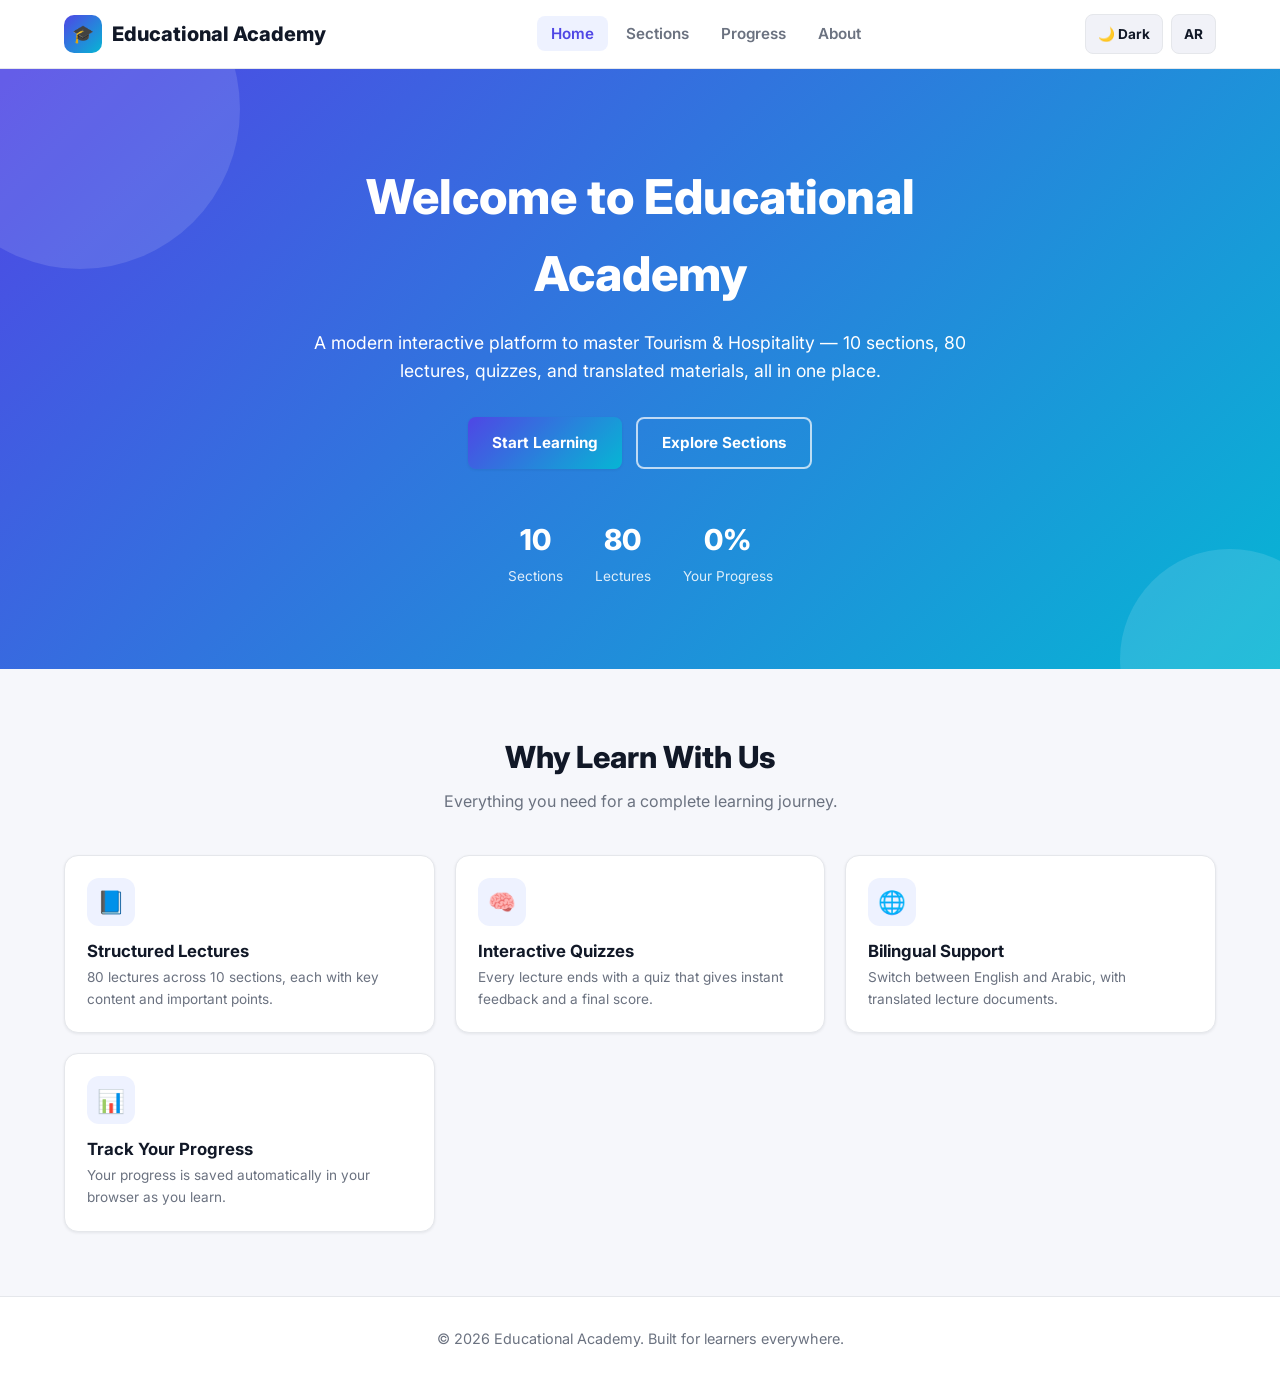
==== index.html @ f6b3e9aa "Add files via upload" ====
<!DOCTYPE html>
<html lang="en" dir="ltr">
<head>
<meta charset="UTF-8">
<meta name="viewport" content="width=device-width, initial-scale=1.0">
<title>Educational Academy — Home</title>
<link rel="stylesheet" href="style.css">
<script src="app.js"></script>
<script src="data.js"></script>
<script src="quiz.js"></script>
<script src="progress.js"></script>
</head>
<body data-page="home">

<header class="site-header">
    <nav class="navbar">
        <a href="index.html" class="brand"><span class="brand-icon">🎓</span> Educational Academy</a>
        <button class="nav-toggle" id="navToggle">☰</button>
        <ul class="nav-links" id="navLinks">
            <li><a href="index.html" data-page="home">Home</a></li>
            <li><a href="sections.html" data-page="sections">Sections</a></li>
            <li><a href="progress.html" data-page="progress">Progress</a></li>
            <li><a href="about.html" data-page="about">About</a></li>
        </ul>
        <div class="nav-actions">
            <button class="icon-btn" id="themeToggle">🌙 Dark</button>
            <button class="icon-btn" id="langToggle">AR</button>
        </div>
    </nav>
</header>

<section class="hero">
    <div class="hero-content">
        <h1 data-en="Welcome to Educational Academy" data-ar="مرحبًا بك في الأكاديمية التعليمية">Welcome to Educational Academy</h1>
        <p data-en="A modern interactive platform to master Tourism &amp; Hospitality — 10 sections, 80 lectures, quizzes, and translated materials, all in one place."
           data-ar="منصة تفاعلية حديثة لإتقان السياحة والضيافة — 10 أقسام، 80 محاضرة، اختبارات، ومواد مترجمة في مكان واحد.">
           A modern interactive platform to master Tourism &amp; Hospitality — 10 sections, 80 lectures, quizzes, and translated materials, all in one place.
        </p>
        <div class="hero-actions">
            <a href="sections.html" class="btn btn-primary" data-en="Start Learning" data-ar="ابدأ التعلم">Start Learning</a>
            <a href="sections.html" class="btn btn-outline" data-en="Explore Sections" data-ar="استكشف الأقسام">Explore Sections</a>
        </div>
        <div class="hero-stats">
            <div class="stat"><strong id="statSections">10</strong><span data-en="Sections" data-ar="أقسام">Sections</span></div>
            <div class="stat"><strong id="statLectures">80</strong><span data-en="Lectures" data-ar="محاضرات">Lectures</span></div>
            <div class="stat"><strong id="statProgress">0%</strong><span data-en="Your Progress" data-ar="تقدمك">Your Progress</span></div>
        </div>
    </div>
</section>

<section class="page-section">
    <div class="container">
        <div class="section-heading">
            <h2 data-en="Why Learn With Us" data-ar="لماذا تتعلم معنا">Why Learn With Us</h2>
            <p data-en="Everything you need for a complete learning journey." data-ar="كل ما تحتاجه لرحلة تعلم متكاملة.">Everything you need for a complete learning journey.</p>
        </div>
        <div class="grid">
            <div class="card">
                <div class="icon-lg" style="width:48px;height:48px;border-radius:12px;background:var(--primary-light);color:var(--primary);display:flex;align-items:center;justify-content:center;font-size:1.4rem;margin-bottom:12px;">📘</div>
                <h3 data-en="Structured Lectures" data-ar="محاضرات منظمة">Structured Lectures</h3>
                <p class="meta" data-en="80 lectures across 10 sections, each with key content and important points." data-ar="80 محاضرة موزعة على 10 أقسام، تتضمن كل منها المحتوى والنقاط المهمة.">80 lectures across 10 sections, each with key content and important points.</p>
            </div>
            <div class="card">
                <div class="icon-lg" style="width:48px;height:48px;border-radius:12px;background:var(--primary-light);color:var(--primary);display:flex;align-items:center;justify-content:center;font-size:1.4rem;margin-bottom:12px;">🧠</div>
                <h3 data-en="Interactive Quizzes" data-ar="اختبارات تفاعلية">Interactive Quizzes</h3>
                <p class="meta" data-en="Every lecture ends with a quiz that gives instant feedback and a final score." data-ar="تنتهي كل محاضرة باختبار يقدم ملاحظات فورية ونتيجة نهائية.">Every lecture ends with a quiz that gives instant feedback and a final score.</p>
            </div>
            <div class="card">
                <div class="icon-lg" style="width:48px;height:48px;border-radius:12px;background:var(--primary-light);color:var(--primary);display:flex;align-items:center;justify-content:center;font-size:1.4rem;margin-bottom:12px;">🌐</div>
                <h3 data-en="Bilingual Support" data-ar="دعم لغتين">Bilingual Support</h3>
                <p class="meta" data-en="Switch between English and Arabic, with translated lecture documents." data-ar="بدّل بين الإنجليزية والعربية، مع وثائق مترجمة للمحاضرات.">Switch between English and Arabic, with translated lecture documents.</p>
            </div>
            <div class="card">
                <div class="icon-lg" style="width:48px;height:48px;border-radius:12px;background:var(--primary-light);color:var(--primary);display:flex;align-items:center;justify-content:center;font-size:1.4rem;margin-bottom:12px;">📊</div>
                <h3 data-en="Track Your Progress" data-ar="تتبع تقدمك">Track Your Progress</h3>
                <p class="meta" data-en="Your progress is saved automatically in your browser as you learn." data-ar="يُحفظ تقدمك تلقائيًا في متصفحك أثناء التعلم.">Your progress is saved automatically in your browser as you learn.</p>
            </div>
        </div>
    </div>
</section>

<footer class="site-footer">
    <p>&copy; 2026 Educational Academy. Built for learners everywhere.</p>
</footer>

<script src="js/data.js"></script>
<script src="js/progress.js"></script>
<script src="js/app.js"></script>
</body>
</html>
---- style.css ----
/* ==========================================================================
   Educational Academy — style.css
   Design system: CSS variables, light/dark theme, RTL (Arabic) support
   ========================================================================== */

@import url('https://fonts.googleapis.com/css2?family=Inter:wght@400;500;600;700;800&family=Cairo:wght@400;500;600;700;800&display=swap');

:root {
    /* Brand */
    --primary: #4f46e5;
    --primary-dark: #4338ca;
    --primary-light: #eef2ff;
    --accent: #06b6d4;
    --success: #16a34a;
    --success-light: #dcfce7;
    --danger: #dc2626;
    --danger-light: #fee2e2;
    --warning: #d97706;
    --warning-light: #fef3c7;

    /* Surfaces */
    --bg: #f6f7fb;
    --surface: #ffffff;
    --surface-alt: #f1f2f8;
    --border: #e5e7eb;

    /* Text */
    --text: #111827;
    --text-muted: #6b7280;
    --text-inverse: #ffffff;

    /* Shape */
    --radius-sm: 8px;
    --radius: 14px;
    --radius-lg: 20px;
    --shadow-sm: 0 1px 3px rgba(17, 24, 39, 0.08);
    --shadow: 0 4px 14px rgba(17, 24, 39, 0.08);
    --shadow-lg: 0 12px 30px rgba(17, 24, 39, 0.14);

    --font-en: 'Inter', system-ui, sans-serif;
    --font-ar: 'Cairo', system-ui, sans-serif;
    --gradient: linear-gradient(135deg, #4f46e5 0%, #06b6d4 100%);
}

[data-theme="dark"] {
    --bg: #0f1117;
    --surface: #171a23;
    --surface-alt: #1e2230;
    --border: #2a2f3f;
    --text: #f3f4f6;
    --text-muted: #9ca3af;
    --primary-light: #1e2547;
    --success-light: #0f2b1c;
    --danger-light: #3a1414;
    --warning-light: #3a2a0d;
    --shadow-sm: 0 1px 3px rgba(0, 0, 0, 0.4);
    --shadow: 0 4px 14px rgba(0, 0, 0, 0.4);
    --shadow-lg: 0 12px 30px rgba(0, 0, 0, 0.5);
}

* { box-sizing: border-box; margin: 0; padding: 0; }

html { scroll-behavior: smooth; }

body {
    font-family: var(--font-en);
    background: var(--bg);
    color: var(--text);
    line-height: 1.6;
    transition: background 0.3s ease, color 0.3s ease;
    min-height: 100vh;
}

html[dir="rtl"] body { font-family: var(--font-ar); }

img { max-width: 100%; display: block; }
a { color: inherit; text-decoration: none; }
ul { list-style: none; }
button, input { font-family: inherit; }

.container {
    max-width: 1200px;
    margin: 0 auto;
    padding: 0 24px;
}

/* ---------------------------------------------------------------------- */
/* Header / Navbar */
/* ---------------------------------------------------------------------- */
.site-header {
    position: sticky;
    top: 0;
    z-index: 100;
    background: var(--surface);
    border-bottom: 1px solid var(--border);
    backdrop-filter: blur(8px);
}

.navbar {
    display: flex;
    align-items: center;
    justify-content: space-between;
    padding: 14px 24px;
    max-width: 1200px;
    margin: 0 auto;
    gap: 16px;
}

.brand {
    display: flex;
    align-items: center;
    gap: 10px;
    font-weight: 800;
    font-size: 1.25rem;
}

.brand .brand-icon {
    width: 38px;
    height: 38px;
    border-radius: 10px;
    background: var(--gradient);
    display: flex;
    align-items: center;
    justify-content: center;
    color: #fff;
    font-size: 1.1rem;
}

.nav-links {
    display: flex;
    gap: 4px;
    align-items: center;
    flex-wrap: wrap;
}

.nav-links a {
    padding: 8px 14px;
    border-radius: var(--radius-sm);
    font-weight: 600;
    font-size: 0.95rem;
    color: var(--text-muted);
    transition: 0.2s;
}

.nav-links a:hover,
.nav-links a.active {
    background: var(--primary-light);
    color: var(--primary);
}

.nav-actions {
    display: flex;
    gap: 8px;
    align-items: center;
}

.icon-btn {
    display: flex;
    align-items: center;
    justify-content: center;
    gap: 6px;
    width: auto;
    min-width: 40px;
    height: 40px;
    padding: 0 12px;
    border-radius: var(--radius-sm);
    border: 1px solid var(--border);
    background: var(--surface-alt);
    color: var(--text);
    cursor: pointer;
    font-weight: 700;
    font-size: 0.85rem;
    transition: 0.2s;
}

.icon-btn:hover { background: var(--primary-light); color: var(--primary); border-color: var(--primary); }

.nav-toggle {
    display: none;
    background: none;
    border: none;
    font-size: 1.5rem;
    cursor: pointer;
    color: var(--text);
}

/* ---------------------------------------------------------------------- */
/* Buttons */
/* ---------------------------------------------------------------------- */
.btn {
    display: inline-flex;
    align-items: center;
    justify-content: center;
    gap: 8px;
    padding: 12px 24px;
    border-radius: var(--radius-sm);
    font-weight: 700;
    font-size: 0.95rem;
    cursor: pointer;
    border: none;
    transition: transform 0.15s ease, box-shadow 0.15s ease, background 0.2s;
}
.btn:active { transform: scale(0.97); }

.btn-primary { background: var(--gradient); color: #fff; box-shadow: var(--shadow-sm); }
.btn-primary:hover { box-shadow: var(--shadow); transform: translateY(-1px); }

.btn-outline { background: transparent; color: var(--primary); border: 2px solid var(--primary); }
.btn-outline:hover { background: var(--primary-light); }

.btn-secondary { background: var(--surface-alt); color: var(--text); border: 1px solid var(--border); }
.btn-secondary:hover { background: var(--border); }

.btn-success { background: var(--success); color: #fff; }
.btn-block { width: 100%; }
.btn-sm { padding: 8px 16px; font-size: 0.85rem; }
.btn:disabled { opacity: 0.5; cursor: not-allowed; }

/* ---------------------------------------------------------------------- */
/* Hero */
/* ---------------------------------------------------------------------- */
.hero {
    position: relative;
    overflow: hidden;
    padding: 90px 24px 80px;
    text-align: center;
    background: var(--gradient);
    color: #fff;
}

.hero::before,
.hero::after {
    content: "";
    position: absolute;
    border-radius: 50%;
    background: rgba(255, 255, 255, 0.12);
}
.hero::before { width: 320px; height: 320px; top: -120px; left: -80px; animation: float 8s ease-in-out infinite; }
.hero::after { width: 220px; height: 220px; bottom: -100px; right: -60px; animation: float 10s ease-in-out infinite reverse; }

@keyframes float {
    0%, 100% { transform: translateY(0); }
    50% { transform: translateY(24px); }
}

.hero-content { position: relative; z-index: 1; max-width: 720px; margin: 0 auto; }

.hero h1 {
    font-size: clamp(2rem, 5vw, 3rem);
    font-weight: 800;
    margin-bottom: 16px;
    animation: fadeUp 0.7s ease both;
}

.hero p {
    font-size: 1.1rem;
    opacity: 0.92;
    margin-bottom: 32px;
    animation: fadeUp 0.7s ease 0.1s both;
}

.hero-actions {
    display: flex;
    gap: 14px;
    justify-content: center;
    flex-wrap: wrap;
    animation: fadeUp 0.7s ease 0.2s both;
}

.hero .btn-outline { color: #fff; border-color: rgba(255,255,255,0.7); }
.hero .btn-outline:hover { background: rgba(255,255,255,0.15); }

@keyframes fadeUp {
    from { opacity: 0; transform: translateY(18px); }
    to { opacity: 1; transform: translateY(0); }
}

.hero-stats {
    display: flex;
    gap: 32px;
    justify-content: center;
    margin-top: 48px;
    flex-wrap: wrap;
    position: relative;
    z-index: 1;
}
.hero-stats .stat { text-align: center; }
.hero-stats .stat strong { display: block; font-size: 1.8rem; font-weight: 800; }
.hero-stats .stat span { font-size: 0.85rem; opacity: 0.85; }

/* ---------------------------------------------------------------------- */
/* Sections (page structure) */
/* ---------------------------------------------------------------------- */
.page-section { padding: 64px 24px; }
.page-section.alt { background: var(--surface-alt); }

.section-heading { text-align: center; margin-bottom: 40px; }
.section-heading h2 { font-size: 1.9rem; font-weight: 800; margin-bottom: 8px; }
.section-heading p { color: var(--text-muted); }

/* ---------------------------------------------------------------------- */
/* Cards grid */
/* ---------------------------------------------------------------------- */
.grid {
    display: grid;
    grid-template-columns: repeat(auto-fill, minmax(280px, 1fr));
    gap: 20px;
}

.card {
    background: var(--surface);
    border: 1px solid var(--border);
    border-radius: var(--radius);
    padding: 22px;
    box-shadow: var(--shadow-sm);
    transition: transform 0.2s ease, box-shadow 0.2s ease;
}

.card:hover { transform: translateY(-4px); box-shadow: var(--shadow-lg); }

.section-card { cursor: pointer; }

.section-card .card-top {
    display: flex;
    align-items: center;
    gap: 14px;
    margin-bottom: 14px;
}

.section-num {
    width: 46px;
    height: 46px;
    border-radius: 12px;
    background: var(--gradient);
    color: #fff;
    display: flex;
    align-items: center;
    justify-content: center;
    font-weight: 800;
    font-size: 1.1rem;
    flex-shrink: 0;
}

.card h3 { font-size: 1.05rem; font-weight: 700; margin-bottom: 2px; }
.card .meta { color: var(--text-muted); font-size: 0.85rem; }

.progress-bar-track {
    width: 100%;
    height: 8px;
    background: var(--surface-alt);
    border-radius: 20px;
    overflow: hidden;
    margin: 12px 0;
}
.progress-bar-fill {
    height: 100%;
    background: var(--gradient);
    border-radius: 20px;
    transition: width 0.5s ease;
}

.lecture-card {
    display: flex;
    flex-direction: column;
    gap: 10px;
}

.lecture-card .card-top { display: flex; align-items: center; gap: 10px; }

.lecture-num {
    width: 34px;
    height: 34px;
    border-radius: 9px;
    background: var(--primary-light);
    color: var(--primary);
    display: flex;
    align-items: center;
    justify-content: center;
    font-weight: 800;
    font-size: 0.9rem;
    flex-shrink: 0;
}

.badge {
    display: inline-flex;
    align-items: center;
    gap: 4px;
    padding: 3px 10px;
    border-radius: 20px;
    font-size: 0.75rem;
    font-weight: 700;
}
.badge-done { background: var(--success-light); color: var(--success); }
.badge-pending { background: var(--surface-alt); color: var(--text-muted); }

/* ---------------------------------------------------------------------- */
/* Breadcrumbs / back nav */
/* ---------------------------------------------------------------------- */
.breadcrumbs {
    display: flex;
    align-items: center;
    gap: 6px;
    flex-wrap: wrap;
    font-size: 0.9rem;
    color: var(--text-muted);
    padding: 18px 24px;
    max-width: 1200px;
    margin: 0 auto;
}
.breadcrumbs a { color: var(--primary); font-weight: 600; }
.breadcrumbs span.sep { opacity: 0.5; }

.page-toolbar {
    display: flex;
    justify-content: space-between;
    align-items: center;
    max-width: 1200px;
    margin: 0 auto;
    padding: 0 24px;
    gap: 12px;
    flex-wrap: wrap;
}

/* ---------------------------------------------------------------------- */
/* Search */
/* ---------------------------------------------------------------------- */
.search-wrap { position: relative; max-width: 420px; width: 100%; }
.search-input {
    width: 100%;
    padding: 11px 16px;
    border-radius: 30px;
    border: 1px solid var(--border);
    background: var(--surface);
    color: var(--text);
    font-size: 0.9rem;
}
.search-input:focus { outline: 2px solid var(--primary); }

.search-results {
    position: absolute;
    top: 110%;
    left: 0; right: 0;
    background: var(--surface);
    border: 1px solid var(--border);
    border-radius: var(--radius);
    box-shadow: var(--shadow-lg);
    max-height: 360px;
    overflow-y: auto;
    z-index: 50;
    display: none;
}
.search-results.show { display: block; }
.search-result-item {
    padding: 12px 16px;
    border-bottom: 1px solid var(--border);
    cursor: pointer;
    display: flex;
    justify-content: space-between;
    gap: 10px;
    align-items: center;
}
.search-result-item:last-child { border-bottom: none; }
.search-result-item:hover { background: var(--primary-light); }
.search-result-item small { color: var(--text-muted); }

/* ---------------------------------------------------------------------- */
/* Lecture page */
/* ---------------------------------------------------------------------- */
.lecture-header {
    max-width: 1200px;
    margin: 0 auto;
    padding: 0 24px 20px;
}
.lecture-header h1 { font-size: 1.7rem; font-weight: 800; margin-bottom: 8px; }

.tabs {
    display: flex;
    gap: 6px;
    overflow-x: auto;
    border-bottom: 1px solid var(--border);
    padding: 0 24px;
    max-width: 1200px;
    margin: 0 auto;
}
.tab-btn {
    padding: 12px 18px;
    background: none;
    border: none;
    border-bottom: 3px solid transparent;
    font-weight: 700;
    color: var(--text-muted);
    cursor: pointer;
    white-space: nowrap;
    font-size: 0.95rem;
}
.tab-btn.active { color: var(--primary); border-color: var(--primary); }

.tab-panel { display: none; max-width: 1200px; margin: 0 auto; padding: 32px 24px; }
.tab-panel.active { display: block; animation: fadeUp 0.4s ease both; }

.content-box {
    background: var(--surface);
    border: 1px solid var(--border);
    border-radius: var(--radius);
    padding: 28px;
    box-shadow: var(--shadow-sm);
    font-size: 1.02rem;
}

.points-list { display: flex; flex-direction: column; gap: 12px; margin-top: 6px; }
.points-list li {
    display: flex;
    gap: 12px;
    align-items: flex-start;
    background: var(--surface);
    border: 1px solid var(--border);
    padding: 14px 16px;
    border-radius: var(--radius-sm);
}
.points-list li .dot {
    width: 26px; height: 26px; border-radius: 50%;
    background: var(--primary-light); color: var(--primary);
    display: flex; align-items: center; justify-content: center;
    font-weight: 800; font-size: 0.8rem; flex-shrink: 0;
}

table.vocab-table {
    width: 100%;
    border-collapse: collapse;
    background: var(--surface);
    border-radius: var(--radius);
    overflow: hidden;
    box-shadow: var(--shadow-sm);
}
table.vocab-table th, table.vocab-table td {
    padding: 14px 16px;
    text-align: left;
    border-bottom: 1px solid var(--border);
}
html[dir="rtl"] table.vocab-table th,
html[dir="rtl"] table.vocab-table td { text-align: right; }
table.vocab-table th { background: var(--surface-alt); font-weight: 700; font-size: 0.85rem; text-transform: uppercase; letter-spacing: 0.03em; }
table.vocab-table tr:last-child td { border-bottom: none; }
table.vocab-table tr:hover td { background: var(--primary-light); }

.pdf-box, .translate-box {
    background: var(--surface);
    border: 1px solid var(--border);
    border-radius: var(--radius);
    padding: 24px;
    box-shadow: var(--shadow-sm);
    display: flex;
    align-items: center;
    justify-content: space-between;
    gap: 16px;
    flex-wrap: wrap;
    margin-bottom: 20px;
}
.pdf-box .icon-lg, .translate-box .icon-lg {
    width: 48px; height: 48px; border-radius: 12px;
    background: var(--primary-light); color: var(--primary);
    display: flex; align-items: center; justify-content: center; font-size: 1.4rem; flex-shrink: 0;
}
.pdf-info { display: flex; align-items: center; gap: 14px; }
.pdf-actions { display: flex; gap: 10px; flex-wrap: wrap; }

iframe.pdf-frame {
    width: 100%;
    height: 500px;
    border: 1px solid var(--border);
    border-radius: var(--radius-sm);
    margin-top: 16px;
}

/* ---------------------------------------------------------------------- */
/* Quiz */
/* ---------------------------------------------------------------------- */
.quiz-box {
    background: var(--surface);
    border: 1px solid var(--border);
    border-radius: var(--radius);
    padding: 28px;
    box-shadow: var(--shadow-sm);
}

.quiz-meta {
    display: flex;
    justify-content: space-between;
    align-items: center;
    margin-bottom: 12px;
    font-weight: 700;
    color: var(--text-muted);
    font-size: 0.9rem;
}

.quiz-question { font-size: 1.15rem; font-weight: 700; margin: 14px 0 20px; }

.quiz-options { display: flex; flex-direction: column; gap: 12px; }

.quiz-option {
    display: flex;
    align-items: center;
    gap: 12px;
    padding: 14px 16px;
    border: 2px solid var(--border);
    border-radius: var(--radius-sm);
    cursor: pointer;
    transition: 0.2s;
    background: var(--surface);
}
.quiz-option:hover { border-color: var(--primary); background: var(--primary-light); }
.quiz-option .opt-letter {
    width: 28px; height: 28px; border-radius: 50%;
    background: var(--surface-alt); display: flex; align-items: center; justify-content: center;
    font-weight: 800; font-size: 0.8rem; flex-shrink: 0;
}

.quiz-option.correct { border-color: var(--success); background: var(--success-light); }
.quiz-option.correct .opt-letter { background: var(--success); color: #fff; }
.quiz-option.wrong { border-color: var(--danger); background: var(--danger-light); }
.quiz-option.wrong .opt-letter { background: var(--danger); color: #fff; }
.quiz-option.disabled { cursor: default; pointer-events: none; opacity: 0.85; }

.quiz-feedback {
    margin-top: 18px;
    padding: 14px 16px;
    border-radius: var(--radius-sm);
    font-weight: 700;
    display: none;
}
.quiz-feedback.show { display: block; animation: fadeUp 0.3s ease both; }
.quiz-feedback.correct { background: var(--success-light); color: var(--success); }
.quiz-feedback.wrong { background: var(--danger-light); color: var(--danger); }

.quiz-nav { display: flex; justify-content: space-between; margin-top: 24px; gap: 10px; }

.quiz-progress-track {
    width: 100%; height: 6px; background: var(--surface-alt); border-radius: 20px; overflow: hidden; margin-bottom: 16px;
}
.quiz-progress-fill { height: 100%; background: var(--gradient); transition: width 0.4s ease; }

.quiz-result { text-align: center; padding: 20px 0; }
.quiz-result .score-circle {
    width: 140px; height: 140px; border-radius: 50%;
    background: var(--gradient); color: #fff;
    display: flex; flex-direction: column; align-items: center; justify-content: center;
    margin: 0 auto 20px; box-shadow: var(--shadow-lg);
}
.quiz-result .score-circle strong { font-size: 2rem; font-weight: 800; }
.quiz-result .score-circle span { font-size: 0.85rem; opacity: 0.9; }
.quiz-result h3 { font-size: 1.4rem; margin-bottom: 8px; }
.quiz-result p { color: var(--text-muted); margin-bottom: 20px; }
.quiz-result-stats { display: flex; justify-content: center; gap: 26px; margin-bottom: 24px; flex-wrap: wrap; }
.quiz-result-stats div { text-align: center; }
.quiz-result-stats strong { display: block; font-size: 1.3rem; }
.quiz-result-actions { display: flex; gap: 12px; justify-content: center; flex-wrap: wrap; }

/* ---------------------------------------------------------------------- */
/* Progress page */
/* ---------------------------------------------------------------------- */
.overall-progress-card {
    background: var(--gradient);
    color: #fff;
    border-radius: var(--radius-lg);
    padding: 36px;
    text-align: center;
    margin-bottom: 32px;
    box-shadow: var(--shadow-lg);
}
.overall-progress-card .big-percent { font-size: 3rem; font-weight: 800; }
.overall-progress-card .progress-bar-track { background: rgba(255,255,255,0.25); margin-top: 16px; }
.overall-progress-card .progress-bar-fill { background: #fff; }

.progress-row {
    display: flex;
    align-items: center;
    gap: 16px;
    background: var(--surface);
    border: 1px solid var(--border);
    border-radius: var(--radius-sm);
    padding: 16px 20px;
    margin-bottom: 12px;
}
.progress-row .section-num { width: 38px; height: 38px; font-size: 0.95rem; }
.progress-row .info { flex: 1; }
.progress-row .info h4 { font-size: 0.95rem; margin-bottom: 6px; }
.progress-row .pct { font-weight: 800; color: var(--primary); min-width: 44px; text-align: right; }
html[dir="rtl"] .progress-row .pct { text-align: left; }

/* ---------------------------------------------------------------------- */
/* About / Footer */
/* ---------------------------------------------------------------------- */
.about-grid { display: grid; grid-template-columns: repeat(auto-fit, minmax(220px, 1fr)); gap: 24px; margin-top: 20px; }
.about-grid .card { text-align: center; }
.about-grid .icon-lg { width: 54px; height: 54px; border-radius: 14px; background: var(--primary-light); color: var(--primary); display: flex; align-items: center; justify-content: center; font-size: 1.5rem; margin: 0 auto 14px; }

.site-footer {
    background: var(--surface);
    border-top: 1px solid var(--border);
    padding: 30px 24px;
    text-align: center;
    color: var(--text-muted);
    font-size: 0.9rem;
}

/* ---------------------------------------------------------------------- */
/* Empty / loading states */
/* ---------------------------------------------------------------------- */
.empty-state { text-align: center; padding: 60px 20px; color: var(--text-muted); }
.empty-state .icon-lg { font-size: 2.4rem; margin-bottom: 12px; }

/* ---------------------------------------------------------------------- */
/* Responsive */
/* ---------------------------------------------------------------------- */
@media (max-width: 860px) {
    .nav-links {
        position: absolute;
        top: 100%; left: 0; right: 0;
        flex-direction: column;
        background: var(--surface);
        border-bottom: 1px solid var(--border);
        padding: 10px 16px 16px;
        display: none;
        gap: 4px;
    }
    .nav-links.show { display: flex; }
    .nav-links a { width: 100%; }
    .nav-toggle { display: block; }
    .pdf-box, .translate-box { flex-direction: column; align-items: flex-start; }
}

@media (max-width: 600px) {
    .hero { padding: 60px 18px 56px; }
    .page-section { padding: 44px 16px; }
    .quiz-box, .content-box { padding: 18px; }
    .quiz-result-stats { gap: 16px; }
}
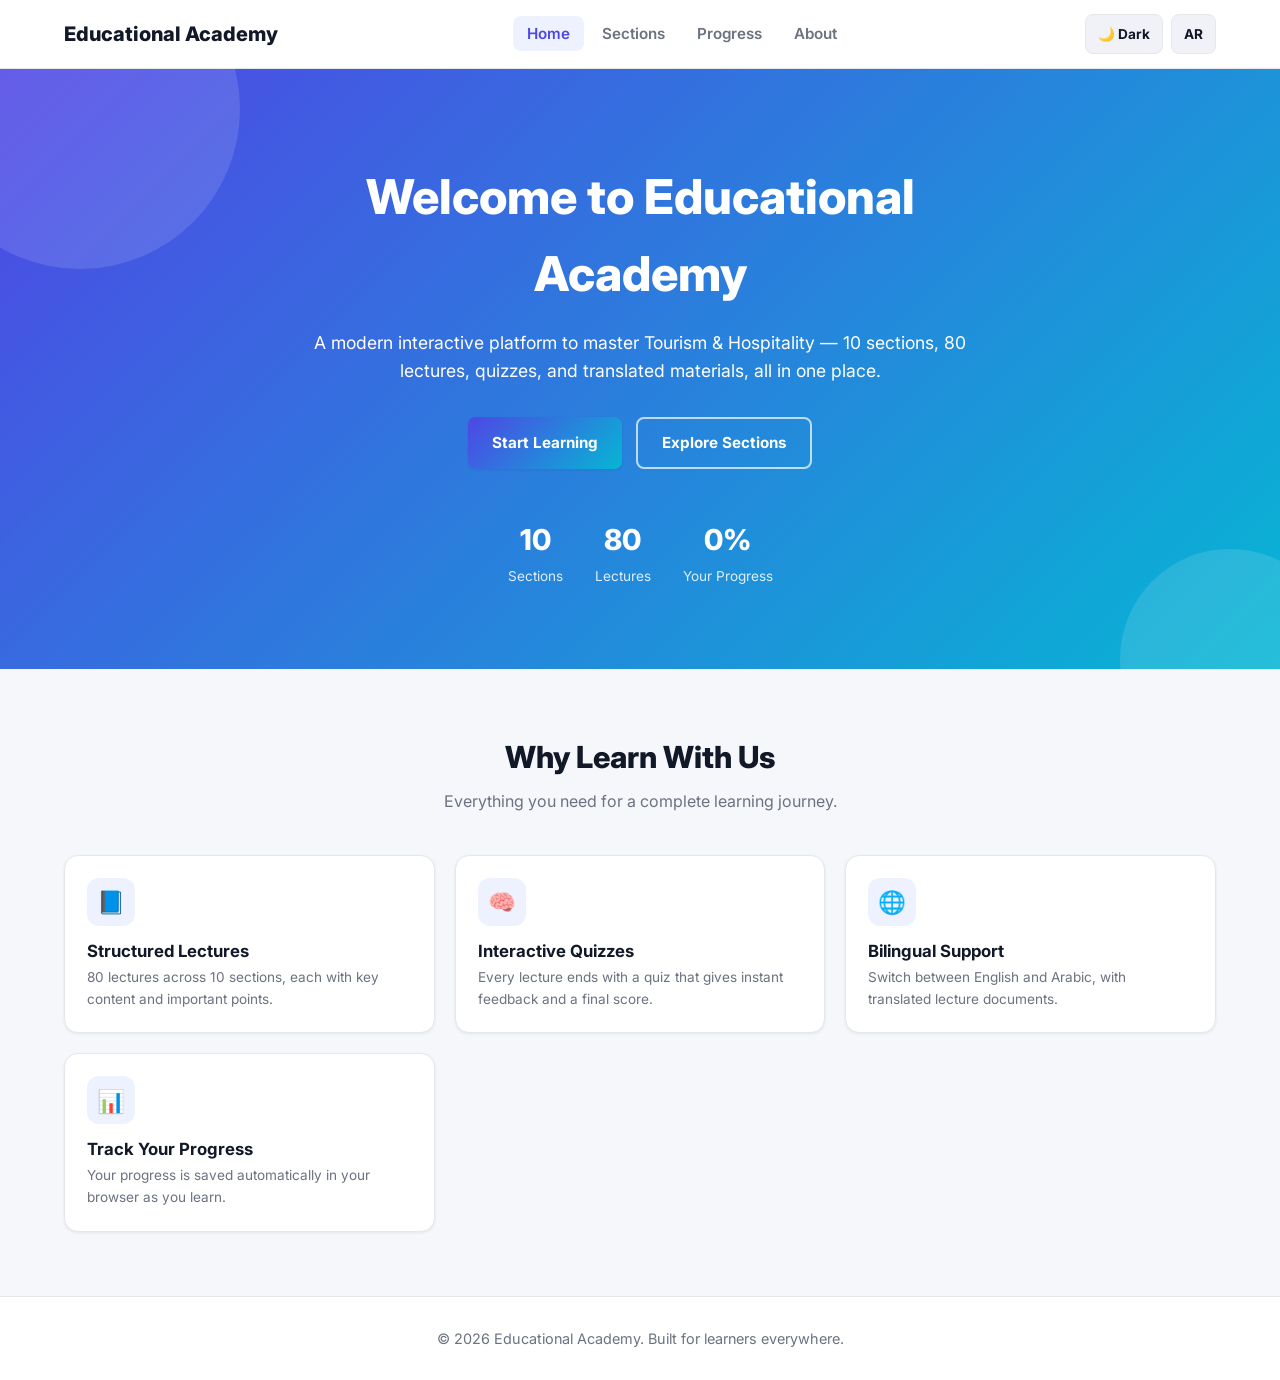
==== commit 0248a7df: "Update index.html" ====
--- a/index.html
+++ b/index.html
@@ -14,7 +14,7 @@
 
 <header class="site-header">
     <nav class="navbar">
-        <a href="index.html" class="brand"><span class="brand-icon">🎓</span> Educational Academy</a>
+        <a href="index.html" class="brand">Educational Academy</a>
         <button class="nav-toggle" id="navToggle">☰</button>
         <ul class="nav-links" id="navLinks">
             <li><a href="index.html" data-page="home">Home</a></li>
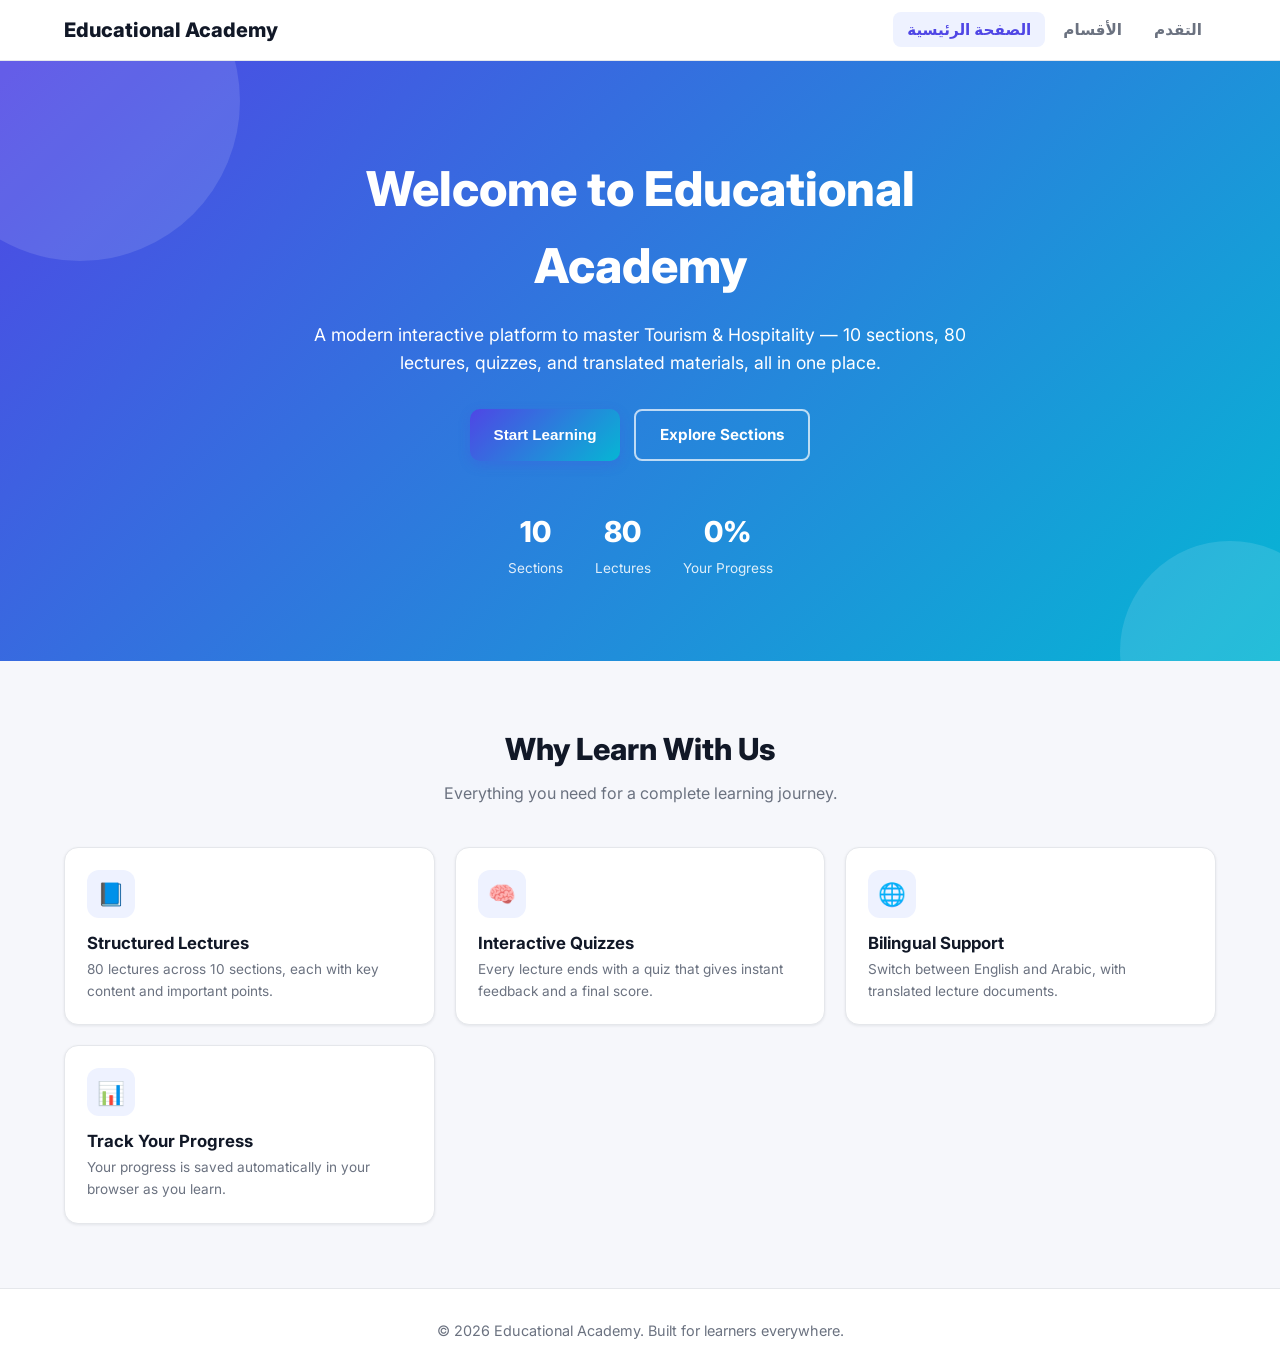
==== commit 190163c3: "Update navigation links and script imports in index.html" ====
--- a/index.html
+++ b/index.html
@@ -17,15 +17,15 @@
         <a href="index.html" class="brand">Educational Academy</a>
         <button class="nav-toggle" id="navToggle">☰</button>
         <ul class="nav-links" id="navLinks">
-            <li><a href="index.html" data-page="home">Home</a></li>
-            <li><a href="sections.html" data-page="sections">Sections</a></li>
-            <li><a href="progress.html" data-page="progress">Progress</a></li>
-            <li><a href="about.html" data-page="about">About</a></li>
+            <li><a href="index.html" data-page="home">الصفحة الرئيسية</a></li>
+            <li><a href="sections.html" data-page="sections">الأقسام</a></li>
+            <li><a href="progress.html" data-page="progress">التقدم</a></li>
+            <!-- <li><a href="about.html" data-page="about">About</a></li> -->
         </ul>
-        <div class="nav-actions">
+        <!-- <div class="nav-actions">
             <button class="icon-btn" id="themeToggle">🌙 Dark</button>
             <button class="icon-btn" id="langToggle">AR</button>
-        </div>
+        </div> -->
     </nav>
 </header>
 
@@ -83,8 +83,9 @@
     <p>&copy; 2026 Educational Academy. Built for learners everywhere.</p>
 </footer>
 
-<script src="js/data.js"></script>
-<script src="js/progress.js"></script>
-<script src="js/app.js"></script>
+<script src="data.js"></script>
+<script src="progress.js"></script>
+<script src="quiz.js"></script>
+<script src="app.js"></script>
 </body>
 </html>
--- a/style.css
+++ b/style.css
@@ -208,8 +208,8 @@
 .btn-outline { background: transparent; color: var(--primary); border: 2px solid var(--primary); }
 .btn-outline:hover { background: var(--primary-light); }
 
-.btn-secondary { background: var(--surface-alt); color: var(--text); border: 1px solid var(--border); }
-.btn-secondary:hover { background: var(--border); }
+/* .btn-secondary { background: var(--surface-alt); color: var(--text); border: 1px solid var(--border); }
+.btn-secondary:hover { background: var(--border); } */
 
 .btn-success { background: var(--success); color: #fff; }
 .btn-block { width: 100%; }
@@ -288,6 +288,7 @@
 .hero-stats .stat strong { display: block; font-size: 1.8rem; font-weight: 800; }
 .hero-stats .stat span { font-size: 0.85rem; opacity: 0.85; }
 
+
 /* ---------------------------------------------------------------------- */
 /* Sections (page structure) */
 /* ---------------------------------------------------------------------- */
@@ -298,6 +299,253 @@
 .section-heading h2 { font-size: 1.9rem; font-weight: 800; margin-bottom: 8px; }
 .section-heading p { color: var(--text-muted); }
 
+/* =========================================================
+   COMPREHENSIVE QUIZ CARD
+   ========================================================= */
+
+.comprehensive-quiz-card {
+    width: 100%;
+    max-width: 1000px;
+    margin: 45px auto 20px;
+    padding: 35px 40px;
+
+    display: flex;
+    align-items: center;
+    gap: 28px;
+
+    position: relative;
+    overflow: hidden;
+
+    border-radius: 22px;
+
+    background:
+        linear-gradient(
+            135deg,
+            rgba(79, 70, 229, 0.08),
+            rgba(14, 165, 233, 0.10)
+        );
+
+    border: 1px solid rgba(79, 70, 229, 0.15);
+
+    box-shadow:
+        0 10px 30px rgba(15, 23, 42, 0.08);
+
+    transition:
+        transform 0.3s ease,
+        box-shadow 0.3s ease;
+}
+
+/* Decorative background */
+.comprehensive-quiz-card::before {
+    content: "";
+    position: absolute;
+
+    width: 180px;
+    height: 180px;
+
+    right: -70px;
+    top: -70px;
+
+    border-radius: 50%;
+
+    background: rgba(79, 70, 229, 0.10);
+
+    pointer-events: none;
+}
+
+.comprehensive-quiz-card::after {
+    content: "";
+    position: absolute;
+
+    width: 120px;
+    height: 120px;
+
+    left: -50px;
+    bottom: -50px;
+
+    border-radius: 50%;
+
+    background: rgba(14, 165, 233, 0.10);
+
+    pointer-events: none;
+}
+
+.comprehensive-quiz-card:hover {
+    transform: translateY(-5px);
+
+    box-shadow:
+        0 18px 40px rgba(15, 23, 42, 0.12);
+}
+
+
+/* Icon */
+.comprehensive-quiz-icon {
+    min-width: 80px;
+    width: 80px;
+    height: 80px;
+
+    display: flex;
+    align-items: center;
+    justify-content: center;
+
+    border-radius: 20px;
+
+    font-size: 38px;
+
+    background: linear-gradient(
+        135deg,
+        #4f46e5,
+        #06b6d4
+    );
+
+    box-shadow:
+        0 10px 25px rgba(79, 70, 229, 0.25);
+}
+
+
+/* Content */
+.comprehensive-quiz-content {
+    position: relative;
+    z-index: 2;
+
+    flex: 1;
+}
+
+.comprehensive-quiz-badge {
+    display: inline-block;
+
+    margin-bottom: 8px;
+
+    padding: 5px 12px;
+
+    border-radius: 20px;
+
+    font-size: 0.75rem;
+    font-weight: 700;
+
+    color: #4f46e5;
+
+    background: rgba(79, 70, 229, 0.10);
+}
+
+.comprehensive-quiz-content h2 {
+    margin: 0 0 8px;
+
+    font-size: 1.6rem;
+    font-weight: 800;
+
+    color: var(--text);
+}
+
+.comprehensive-quiz-content p {
+    margin: 0 0 20px;
+
+    color: var(--text-muted);
+
+    font-size: 0.95rem;
+}
+
+
+/* Button */
+.comprehensive-quiz-btn {
+    border: none;
+    outline: none;
+
+    display: inline-flex;
+    align-items: center;
+    justify-content: center;
+
+    gap: 12px;
+
+    padding: 13px 24px;
+
+    border-radius: 12px;
+
+    cursor: pointer;
+
+    font-family: inherit;
+    font-size: 0.95rem;
+    font-weight: 700;
+
+    color: #fff;
+
+    background: linear-gradient(
+        135deg,
+        #4f46e5,
+        #06b6d4
+    );
+
+    box-shadow:
+        0 8px 20px rgba(79, 70, 229, 0.25);
+
+    transition:
+        transform 0.25s ease,
+        box-shadow 0.25s ease,
+        gap 0.25s ease;
+}
+
+.comprehensive-quiz-btn:hover {
+    transform: translateY(-2px);
+
+    gap: 17px;
+
+    box-shadow:
+        0 12px 28px rgba(79, 70, 229, 0.35);
+}
+
+.comprehensive-quiz-btn:active {
+    transform: scale(0.97);
+}
+
+.quiz-arrow {
+    font-size: 1.2rem;
+
+    transition:
+        transform 0.25s ease;
+}
+
+.comprehensive-quiz-btn:hover .quiz-arrow {
+    transform: translateX(4px);
+}
+
+
+/* =========================================================
+   RESPONSIVE
+   ========================================================= */
+
+@media (max-width: 700px) {
+
+    .comprehensive-quiz-card {
+        flex-direction: column;
+
+        text-align: center;
+
+        padding: 30px 22px;
+
+        margin-top: 35px;
+    }
+
+    .comprehensive-quiz-icon {
+        width: 70px;
+        height: 70px;
+
+        min-width: 70px;
+
+        font-size: 32px;
+    }
+
+    .comprehensive-quiz-content h2 {
+        font-size: 1.35rem;
+    }
+
+    .comprehensive-quiz-content p {
+        font-size: 0.9rem;
+    }
+
+    .comprehensive-quiz-btn {
+        width: 100%;
+    }
+}
 /* ---------------------------------------------------------------------- */
 /* Cards grid */
 /* ---------------------------------------------------------------------- */
@@ -396,85 +644,199 @@
 /* ---------------------------------------------------------------------- */
 /* Breadcrumbs / back nav */
 /* ---------------------------------------------------------------------- */
+/* =========================
+   MODERN BREADCRUMBS
+   ========================= */
+
 .breadcrumbs {
-    display: flex;
-    align-items: center;
-    gap: 6px;
-    flex-wrap: wrap;
-    font-size: 0.9rem;
+    width: fit-content;
+    max-width: 90%;
+
+    display: flex;
+    align-items: center;
+    justify-content: center;
+
+    gap: 10px;
+
+    margin: 20px auto 16px;
+    padding: 9px 16px;
+
+    border-radius: 14px;
+
+    background: rgba(255, 255, 255, 0.75);
+
+    border: 1px solid rgba(99, 102, 241, 0.12);
+
+    box-shadow:
+        0 4px 15px rgba(15, 23, 42, 0.04);
+
+    backdrop-filter: blur(10px);
+
+    font-size: 0.88rem;
+
     color: var(--text-muted);
-    padding: 18px 24px;
-    max-width: 1200px;
-    margin: 0 auto;
-}
-.breadcrumbs a { color: var(--primary); font-weight: 600; }
-.breadcrumbs span.sep { opacity: 0.5; }
-
-.page-toolbar {
-    display: flex;
-    justify-content: space-between;
-    align-items: center;
-    max-width: 1200px;
-    margin: 0 auto;
-    padding: 0 24px;
-    gap: 12px;
-    flex-wrap: wrap;
-}
+
+    transition: all 0.25s ease;
+}
+
+.breadcrumbs:hover {
+    transform: translateY(-2px);
+
+    box-shadow:
+        0 7px 20px rgba(15, 23, 42, 0.07);
+}
+
+.breadcrumbs a {
+    display: inline-flex;
+    align-items: center;
+
+    gap: 5px;
+
+    color: var(--primary);
+
+    text-decoration: none;
+
+    font-weight: 600;
+
+    transition: all 0.2s ease;
+}
+
+.breadcrumbs a:hover {
+    color: #4f46e5;
+
+    transform: translateY(-1px);
+}
+
+.breadcrumbs .sep {
+    color: #a1a1aa;
+
+    font-size: 0.85rem;
+}
+
+.breadcrumbs span:last-child {
+    font-weight: 500;
+}
+
+
+/* Dark Mode
+
+[data-theme="dark"] .breadcrumbs {
+    background: rgba(30, 41, 59, 0.75);
+
+    border-color: rgba(255, 255, 255, 0.08);
+} */
 
 /* ---------------------------------------------------------------------- */
 /* Search */
 /* ---------------------------------------------------------------------- */
-.search-wrap { position: relative; max-width: 420px; width: 100%; }
+.search-container {
+    position: relative;
+    width: 100%;
+    max-width: 400px;
+    margin: 20px auto;
+}
+
 .search-input {
     width: 100%;
-    padding: 11px 16px;
-    border-radius: 30px;
-    border: 1px solid var(--border);
-    background: var(--surface);
-    color: var(--text);
-    font-size: 0.9rem;
-}
-.search-input:focus { outline: 2px solid var(--primary); }
-
-.search-results {
+    padding: 12px 20px;
+    font-family: 'Cairo', sans-serif;
+    font-size: 16px;
+    border: 2px solid #e0e0e0;
+    border-radius: 8px;
+    outline: none;
+    transition: border-color 0.3s;
+}
+
+.search-input:focus {
+    border-color: #4f46e5; /* لون مميز يتناسب مع التصميم */
+}
+
+.search-results-dropdown {
     position: absolute;
-    top: 110%;
-    left: 0; right: 0;
-    background: var(--surface);
-    border: 1px solid var(--border);
-    border-radius: var(--radius);
-    box-shadow: var(--shadow-lg);
-    max-height: 360px;
+    top: 100%;
+    left: 0;
+    right: 0;
+    background: #ffffff;
+    border: 1px solid #e0e0e0;
+    border-radius: 8px;
+    margin-top: 5px;
+    max-height: 300px;
     overflow-y: auto;
-    z-index: 50;
+    box-shadow: 0 4px 6px rgba(0,0,0,0.1);
     display: none;
-}
-.search-results.show { display: block; }
+    z-index: 1000;
+    text-align: right;
+}
+
 .search-result-item {
-    padding: 12px 16px;
-    border-bottom: 1px solid var(--border);
+    padding: 10px 15px;
+    border-bottom: 1px solid #f0f0f0;
     cursor: pointer;
-    display: flex;
-    justify-content: space-between;
-    gap: 10px;
-    align-items: center;
-}
-.search-result-item:last-child { border-bottom: none; }
-.search-result-item:hover { background: var(--primary-light); }
-.search-result-item small { color: var(--text-muted); }
-
+    transition: background 0.2s;
+}
+
+.search-result-item:hover {
+    background: #f8fafc;
+}
+
+.search-result-item strong {
+    color: #1e293b;
+    font-size: 14px;
+}
+
+.search-result-item p {
+    margin: 5px 0 0;
+    color: #64748b;
+    font-size: 12px;
+}
+
+.no-result {
+    padding: 12px;
+    text-align: center;
+    color: #64748b;
+    font-size: 14px;
+}
 /* ---------------------------------------------------------------------- */
 /* Lecture page */
 /* ---------------------------------------------------------------------- */
+/* --- الترويسة العلوية المحدثة --- */
 .lecture-header {
     max-width: 1200px;
-    margin: 0 auto;
-    padding: 0 24px 20px;
-}
-.lecture-header h1 { font-size: 1.7rem; font-weight: 800; margin-bottom: 8px; }
-
+    margin: 20px auto 30px auto;
+    padding: 0 24px;
+    text-align: center;
+    font-family: 'Cairo', sans-serif;
+}
+
+.lecture-header h1 {
+    font-size: 2.2rem;
+    font-weight: 900;
+    color: var(--text-main, #0f172a);
+    margin-bottom: 12px;
+    letter-spacing: -0.5px;
+}
+
+/* تنسيق شارة معلومات المحاضرة (اسم المحاضر والرقم) داخل الترويسة */
+.lecture-header .lecture-meta, 
+.lecture-header p {
+    display: inline-flex;
+    align-items: center;
+    justify-content: center;
+    gap: 10px;
+    background: var(--surface-alt, #f8fafc);
+    border: 1px solid var(--border);
+    padding: 8px 18px;
+    border-radius: 30px;
+    color: var(--text-muted, #64748b);
+    font-size: 0.95rem;
+    font-weight: 600;
+    margin: 0;
+}
+
+/* --- تبويبات المنصة (تم الحفاظ عليها بالكامل لتجنب أي أخطاء) --- */
 .tabs {
     display: flex;
+    justify-content: center;
     gap: 6px;
     overflow-x: auto;
     border-bottom: 1px solid var(--border);
@@ -482,6 +844,7 @@
     max-width: 1200px;
     margin: 0 auto;
 }
+
 .tab-btn {
     padding: 12px 18px;
     background: none;
@@ -492,6 +855,7 @@
     cursor: pointer;
     white-space: nowrap;
     font-size: 0.95rem;
+    font-family: 'Cairo', sans-serif;
 }
 .tab-btn.active { color: var(--primary); border-color: var(--primary); }
 
@@ -506,63 +870,132 @@
     box-shadow: var(--shadow-sm);
     font-size: 1.02rem;
 }
-
-.points-list { display: flex; flex-direction: column; gap: 12px; margin-top: 6px; }
+/* حاوية أهم النقاط العامة */
+.points-list { 
+    display: flex; 
+    flex-direction: column; 
+    gap: 16px; 
+    margin-top: 10px; 
+}
+
+/* تصميم كل نقطة (بطاقة منفصلة) */
 .points-list li {
     display: flex;
-    gap: 12px;
+    gap: 16px;
     align-items: flex-start;
     background: var(--surface);
     border: 1px solid var(--border);
-    padding: 14px 16px;
-    border-radius: var(--radius-sm);
-}
+    padding: 18px 22px;
+    border-radius: 14px;
+    box-shadow: 0 4px 12px rgba(0, 0, 0, 0.02);
+    transition: all 0.25s cubic-bezier(0.4, 0, 0.2, 1);
+    position: relative;
+    overflow: hidden;
+}
+
+/* تأثير التمرير (Hover) لجعل البطاقة تطفو قليلاً مع تلوين الإطار */
+.points-list li:hover {
+    border-color: var(--primary);
+    background: var(--surface-alt, #f8fafc);
+    transform: translateY(-2px);
+    box-shadow: 0 8px 20px rgba(0, 0, 0, 0.05);
+}
+
+/* تصميم الدائرة التي تحتوي على رقم النقطة */
 .points-list li .dot {
-    width: 26px; height: 26px; border-radius: 50%;
-    background: var(--primary-light); color: var(--primary);
-    display: flex; align-items: center; justify-content: center;
-    font-weight: 800; font-size: 0.8rem; flex-shrink: 0;
-}
-
-table.vocab-table {
+    width: 32px; 
+    height: 32px; 
+    border-radius: 50%;
+    background: var(--primary-light); 
+    color: var(--primary);
+    display: flex; 
+    align-items: center; 
+    justify-content: center;
+    font-weight: 800; 
+    font-size: 0.9rem; 
+    flex-shrink: 0;
+    transition: all 0.25s ease;
+}
+
+/* تأثير تفاعلي على الدائرة عند مرور الماوس على البطاقة */
+.points-list li:hover .dot {
+    background: var(--primary);
+    color: #ffffff;
+    transform: scale(1.05);
+}
+
+/* تنسيق النص داخل النقطة */
+.points-list li span, 
+.points-list li p {
+    color: var(--text-main);
+    font-size: 1.05rem;
+    font-weight: 600;
+    line-height: 1.6;
+    margin: 0;
+}
+
+/* حاوية الجدول العامة وتنسيقها بشكل بطاقة نظيفة */
+.vocab-table {
     width: 100%;
-    border-collapse: collapse;
-    background: var(--surface);
-    border-radius: var(--radius);
-    overflow: hidden;
-    box-shadow: var(--shadow-sm);
-}
-table.vocab-table th, table.vocab-table td {
-    padding: 14px 16px;
-    text-align: left;
-    border-bottom: 1px solid var(--border);
-}
-html[dir="rtl"] table.vocab-table th,
-html[dir="rtl"] table.vocab-table td { text-align: right; }
-table.vocab-table th { background: var(--surface-alt); font-weight: 700; font-size: 0.85rem; text-transform: uppercase; letter-spacing: 0.03em; }
-table.vocab-table tr:last-child td { border-bottom: none; }
-table.vocab-table tr:hover td { background: var(--primary-light); }
-
-.pdf-box, .translate-box {
+    border-collapse: separate;
+    border-spacing: 0;
     background: var(--surface);
     border: 1px solid var(--border);
     border-radius: var(--radius);
-    padding: 24px;
-    box-shadow: var(--shadow-sm);
-    display: flex;
-    align-items: center;
-    justify-content: space-between;
-    gap: 16px;
-    flex-wrap: wrap;
-    margin-bottom: 20px;
-}
-.pdf-box .icon-lg, .translate-box .icon-lg {
-    width: 48px; height: 48px; border-radius: 12px;
-    background: var(--primary-light); color: var(--primary);
-    display: flex; align-items: center; justify-content: center; font-size: 1.4rem; flex-shrink: 0;
-}
-.pdf-info { display: flex; align-items: center; gap: 14px; }
-.pdf-actions { display: flex; gap: 10px; flex-wrap: wrap; }
+    overflow: hidden;
+    box-shadow: 0 10px 25px -5px rgba(0, 0, 0, 0.03), 0 8px 10px -6px rgba(0, 0, 0, 0.02);
+    font-family: 'Cairo', sans-serif;
+    margin-top: 10px;
+}
+
+/* تنسيق رأس الجدول */
+.vocab-table th {
+    background: var(--surface-alt, #f8fafc);
+    color: var(--text-muted);
+    font-size: 0.9rem;
+    font-weight: 800;
+    text-transform: uppercase;
+    letter-spacing: 0.5px;
+    padding: 16px 24px;
+    border-bottom: 2px solid var(--border);
+    text-align: right; /* لتنسيق النصوص العربية والإنجليزية بشكل مريح */
+}
+
+/* عكس اتجاه النصوص في الأعمدة حسب اللغة إذا لزم الأمر */
+.vocab-table th:first-child, 
+.vocab-table td:first-child {
+    text-align: right; /* الترجمة العربية */
+}
+
+.vocab-table th:last-child, 
+.vocab-table td:last-child {
+    text-align: left; /* الكلمة الإنجليزية */
+}
+
+/* تنسيق خلايا الجدول */
+.vocab-table td {
+    padding: 16px 24px;
+    color: var(--text-main, #0f172a);
+    font-size: 1.02rem;
+    font-weight: 600;
+    border-bottom: 1px solid var(--border);
+    transition: background-color 0.2s ease;
+}
+
+/* إزالة الخط السفلي عن آخر صف */
+.vocab-table tr:last-child td {
+    border-bottom: none;
+}
+
+/* تأثير التمرير (Hover) على الصفوف لجعلها تفاعلية وجذابة */
+.vocab-table tbody tr {
+    transition: all 0.2s ease;
+}
+
+.vocab-table tbody tr:hover td {
+    background-color: var(--primary-light, #eff6ff);
+    color: var(--primary, #2563eb);
+}
 
 iframe.pdf-frame {
     width: 100%;
@@ -575,117 +1008,178 @@
 /* ---------------------------------------------------------------------- */
 /* Quiz */
 /* ---------------------------------------------------------------------- */
+/* حاوية الاختبار بتصميم عصري وجذاب */
 .quiz-box {
     background: var(--surface);
     border: 1px solid var(--border);
     border-radius: var(--radius);
-    padding: 28px;
-    box-shadow: var(--shadow-sm);
+    padding: 32px;
+    box-shadow: 0 20px 25px -5px rgba(0, 0, 0, 0.05), 0 10px 10px -5px rgba(0, 0, 0, 0.02);
+    position: relative;
+    overflow: hidden;
+    transition: all 0.3s ease;
 }
 
 .quiz-meta {
     display: flex;
     justify-content: space-between;
     align-items: center;
-    margin-bottom: 12px;
+    margin-bottom: 16px;
     font-weight: 700;
     color: var(--text-muted);
     font-size: 0.9rem;
-}
-
-.quiz-question { font-size: 1.15rem; font-weight: 700; margin: 14px 0 20px; }
-
-.quiz-options { display: flex; flex-direction: column; gap: 12px; }
-
+    text-transform: uppercase;
+    letter-spacing: 0.5px;
+}
+
+.quiz-question { 
+    font-size: 1.25rem; 
+    font-weight: 800; 
+    margin: 14px 0 24px; 
+    color: var(--text-main, #0f172a);
+    line-height: 1.6;
+}
+
+.quiz-options { 
+    display: flex; 
+    flex-direction: column; 
+    gap: 14px; 
+}
+
+/* تصميم خيارات الإجابة بجاذبية عالية */
 .quiz-option {
     display: flex;
     align-items: center;
-    gap: 12px;
-    padding: 14px 16px;
+    gap: 16px;
+    padding: 16px 20px;
     border: 2px solid var(--border);
-    border-radius: var(--radius-sm);
+    border-radius: 14px;
     cursor: pointer;
-    transition: 0.2s;
+    transition: all 0.25s cubic-bezier(0.4, 0, 0.2, 1);
     background: var(--surface);
-}
-.quiz-option:hover { border-color: var(--primary); background: var(--primary-light); }
+    position: relative;
+}
+
+.quiz-option:hover { 
+    border-color: var(--primary); 
+    background: var(--primary-light); 
+    transform: translateY(-2px);
+    box-shadow: 0 6px 15px rgba(0, 0, 0, 0.04);
+}
+
 .quiz-option .opt-letter {
-    width: 28px; height: 28px; border-radius: 50%;
-    background: var(--surface-alt); display: flex; align-items: center; justify-content: center;
-    font-weight: 800; font-size: 0.8rem; flex-shrink: 0;
-}
-
-.quiz-option.correct { border-color: var(--success); background: var(--success-light); }
-.quiz-option.correct .opt-letter { background: var(--success); color: #fff; }
-.quiz-option.wrong { border-color: var(--danger); background: var(--danger-light); }
-.quiz-option.wrong .opt-letter { background: var(--danger); color: #fff; }
-.quiz-option.disabled { cursor: default; pointer-events: none; opacity: 0.85; }
+    width: 32px; 
+    height: 32px; 
+    border-radius: 50%;
+    background: var(--surface-alt); 
+    display: flex; 
+    align-items: center; 
+    justify-content: center;
+    font-weight: 800; 
+    font-size: 0.85rem; 
+    flex-shrink: 0;
+    transition: all 0.2s ease;
+}
+
+/* الحالات التفاعلية للإجابة الصحيحة والخاطئة */
+.quiz-option.correct { 
+    border-color: var(--success); 
+    background: var(--success-light); 
+    animation: pulseCorrect 0.4s ease;
+}
+.quiz-option.correct .opt-letter { 
+    background: var(--success); 
+    color: #fff; 
+    transform: scale(1.05);
+}
+
+.quiz-option.wrong { 
+    border-color: var(--danger); 
+    background: var(--danger-light); 
+    animation: shakeWrong 0.4s ease;
+}
+.quiz-option.wrong .opt-letter { 
+    background: var(--danger); 
+    color: #fff; 
+}
+
+.quiz-option.disabled { 
+    cursor: default; 
+    pointer-events: none; 
+    opacity: 0.85; 
+}
+
+/* حركات تفاعلية للإجابات */
+@keyframes pulseCorrect {
+    0% { transform: scale(1); }
+    50% { transform: scale(1.01); }
+    100% { transform: scale(1); }
+}
+
+@keyframes shakeWrong {
+    0%, 100% { transform: translateX(0); }
+    25% { transform: translateX(-4px); }
+    75% { transform: translateX(4px); }
+}
 
 .quiz-feedback {
-    margin-top: 18px;
-    padding: 14px 16px;
-    border-radius: var(--radius-sm);
+    margin-top: 20px;
+    padding: 16px 20px;
+    border-radius: 12px;
     font-weight: 700;
     display: none;
-}
-.quiz-feedback.show { display: block; animation: fadeUp 0.3s ease both; }
-.quiz-feedback.correct { background: var(--success-light); color: var(--success); }
-.quiz-feedback.wrong { background: var(--danger-light); color: var(--danger); }
-
-.quiz-nav { display: flex; justify-content: space-between; margin-top: 24px; gap: 10px; }
+    box-shadow: 0 4px 12px rgba(0,0,0,0.03);
+}
+.quiz-feedback.show { display: block; animation: fadeUp 0.4s cubic-bezier(0.16, 1, 0.3, 1) both; }
+.quiz-feedback.correct { background: var(--success-light); color: var(--success); border: 1px solid var(--success); }
+.quiz-feedback.wrong { background: var(--danger-light); color: var(--danger); border: 1px solid var(--danger); }
+
+.quiz-nav { 
+    display: flex; 
+    justify-content: space-between; 
+    margin-top: 28px; 
+    gap: 12px; 
+}
 
 .quiz-progress-track {
-    width: 100%; height: 6px; background: var(--surface-alt); border-radius: 20px; overflow: hidden; margin-bottom: 16px;
-}
-.quiz-progress-fill { height: 100%; background: var(--gradient); transition: width 0.4s ease; }
-
-.quiz-result { text-align: center; padding: 20px 0; }
+    width: 100%; 
+    height: 8px; 
+    background: var(--surface-alt); 
+    border-radius: 20px; 
+    overflow: hidden; 
+    margin-bottom: 20px;
+}
+.quiz-progress-fill { 
+    height: 100%; 
+    background: var(--gradient); 
+    transition: width 0.5s cubic-bezier(0.4, 0, 0.2, 1); 
+    border-radius: 20px;
+}
+
+/* شاشة النتائج النهائية بتصميم مبهر */
+.quiz-result { text-align: center; padding: 30px 0; }
 .quiz-result .score-circle {
-    width: 140px; height: 140px; border-radius: 50%;
+    width: 150px; height: 150px; border-radius: 50%;
     background: var(--gradient); color: #fff;
     display: flex; flex-direction: column; align-items: center; justify-content: center;
-    margin: 0 auto 20px; box-shadow: var(--shadow-lg);
-}
-.quiz-result .score-circle strong { font-size: 2rem; font-weight: 800; }
-.quiz-result .score-circle span { font-size: 0.85rem; opacity: 0.9; }
-.quiz-result h3 { font-size: 1.4rem; margin-bottom: 8px; }
-.quiz-result p { color: var(--text-muted); margin-bottom: 20px; }
-.quiz-result-stats { display: flex; justify-content: center; gap: 26px; margin-bottom: 24px; flex-wrap: wrap; }
-.quiz-result-stats div { text-align: center; }
-.quiz-result-stats strong { display: block; font-size: 1.3rem; }
-.quiz-result-actions { display: flex; gap: 12px; justify-content: center; flex-wrap: wrap; }
-
-/* ---------------------------------------------------------------------- */
-/* Progress page */
-/* ---------------------------------------------------------------------- */
-.overall-progress-card {
-    background: var(--gradient);
-    color: #fff;
-    border-radius: var(--radius-lg);
-    padding: 36px;
-    text-align: center;
-    margin-bottom: 32px;
-    box-shadow: var(--shadow-lg);
-}
-.overall-progress-card .big-percent { font-size: 3rem; font-weight: 800; }
-.overall-progress-card .progress-bar-track { background: rgba(255,255,255,0.25); margin-top: 16px; }
-.overall-progress-card .progress-bar-fill { background: #fff; }
-
-.progress-row {
-    display: flex;
-    align-items: center;
-    gap: 16px;
-    background: var(--surface);
-    border: 1px solid var(--border);
-    border-radius: var(--radius-sm);
-    padding: 16px 20px;
-    margin-bottom: 12px;
-}
-.progress-row .section-num { width: 38px; height: 38px; font-size: 0.95rem; }
-.progress-row .info { flex: 1; }
-.progress-row .info h4 { font-size: 0.95rem; margin-bottom: 6px; }
-.progress-row .pct { font-weight: 800; color: var(--primary); min-width: 44px; text-align: right; }
-html[dir="rtl"] .progress-row .pct { text-align: left; }
+    margin: 0 auto 24px; 
+    box-shadow: 0 15px 30px rgba(79, 70, 229, 0.3);
+    animation: popIn 0.5s cubic-bezier(0.175, 0.885, 0.32, 1.275);
+}
+
+@keyframes popIn {
+    from { opacity: 0; transform: scale(0.8); }
+    to { opacity: 1; transform: scale(1); }
+}
+
+.quiz-result .score-circle strong { font-size: 2.2rem; font-weight: 800; }
+.quiz-result .score-circle span { font-size: 0.9rem; opacity: 0.95; }
+.quiz-result h3 { font-size: 1.6rem; margin-bottom: 8px; font-weight: 800; }
+.quiz-result p { color: var(--text-muted); margin-bottom: 24px; font-size: 1.05rem; }
+.quiz-result-stats { display: flex; justify-content: center; gap: 32px; margin-bottom: 28px; flex-wrap: wrap; }
+.quiz-result-stats div { text-align: center; background: var(--surface-alt); padding: 12px 20px; border-radius: 12px; border: 1px solid var(--border); }
+.quiz-result-stats strong { display: block; font-size: 1.4rem; color: var(--text-main); }
+.quiz-result-actions { display: flex; gap: 14px; justify-content: center; flex-wrap: wrap; }
 
 /* ---------------------------------------------------------------------- */
 /* About / Footer */
@@ -708,6 +1202,109 @@
 /* ---------------------------------------------------------------------- */
 .empty-state { text-align: center; padding: 60px 20px; color: var(--text-muted); }
 .empty-state .icon-lg { font-size: 2.4rem; margin-bottom: 12px; }
+
+/* تنسيق بطاقة الترجمة والـ PDF لتصبح أنيقة ومتكاملة */
+.pdf-box, .translate-box {
+    background: var(--surface);
+    border: 1px solid var(--border);
+    border-radius: 16px;
+    padding: 28px;
+    box-shadow: 0 10px 25px -5px rgba(0, 0, 0, 0.03), 0 8px 10px -6px rgba(0, 0, 0, 0.02);
+    display: flex;
+    align-items: center;
+    justify-content: space-between;
+    gap: 20px;
+    flex-wrap: wrap;
+    margin-bottom: 24px;
+    transition: all 0.3s ease;
+    position: relative;
+    overflow: hidden;
+}
+
+/* تأثير خفيف عند تمرير الماوس على البطاقة */
+.pdf-box:hover, .translate-box:hover {
+    border-color: var(--primary);
+    transform: translateY(-2px);
+    box-shadow: 0 12px 30px rgba(0, 0, 0, 0.05);
+}
+
+/* أيقونة البطاقة */
+.pdf-box .icon-lg, .translate-box .icon-lg {
+    width: 56px; 
+    height: 56px; 
+    border-radius: 14px;
+    background: linear-gradient(135deg, rgba(79, 70, 229, 0.1) 0%, rgba(6, 182, 212, 0.1) 100%); 
+    color: var(--primary);
+    display: flex; 
+    align-items: center; 
+    justify-content: center; 
+    font-size: 1.6rem; 
+    flex-shrink: 0;
+    transition: transform 0.3s ease;
+}
+
+.pdf-box:hover .icon-lg, .translate-box:hover .icon-lg {
+    transform: scale(1.05);
+}
+
+/* معلومات البطاقة (النصوص) */
+.pdf-info, .translate-info { 
+    display: flex; 
+    align-items: center; 
+    gap: 16px; 
+}
+
+/* تنسيق العناوين والنصوص الداخلية */
+.translate-box h3, .pdf-box h3 {
+    font-size: 1.15rem;
+    font-weight: 800;
+    color: var(--text-main, #0f172a);
+    margin-bottom: 4px;
+}
+
+.translate-box p, .pdf-box p {
+    font-size: 0.95rem;
+    color: var(--text-muted, #64748b);
+    margin: 0;
+}
+
+.pdf-actions, .translate-actions { 
+    display: flex; 
+    gap: 12px; 
+    flex-wrap: wrap; 
+}
+
+/* تنسيق أزرار الروابط داخل البطاقة (مثل زر فتح جوجل دوكس) */
+.pdf-actions a, .translate-actions a, .btn-primary {
+    background: linear-gradient(135deg, #4f46e5 0%, #06b6d4 100%);
+    color: #ffffff;
+    padding: 12px 24px;
+    border-radius: 10px;
+    font-weight: 700;
+    font-family: 'Cairo', sans-serif;
+    text-decoration: none;
+    box-shadow: 0 4px 12px rgba(79, 70, 229, 0.25);
+    transition: all 0.2s ease;
+    display: inline-flex;
+    align-items: center;
+    gap: 8px;
+}
+
+.pdf-actions a:hover, .translate-actions a:hover, .btn-primary:hover {
+    opacity: 0.95;
+    transform: translateY(-1px);
+    box-shadow: 0 6px 16px rgba(79, 70, 229, 0.35);
+}
+
+/* إطار الـ PDF إذا وُجد */
+iframe.pdf-frame {
+    width: 100%;
+    height: 500px;
+    border: 1px solid var(--border);
+    border-radius: 14px;
+    margin-top: 16px;
+    box-shadow: 0 4px 12px rgba(0,0,0,0.02);
+}
 
 /* ---------------------------------------------------------------------- */
 /* Responsive */
